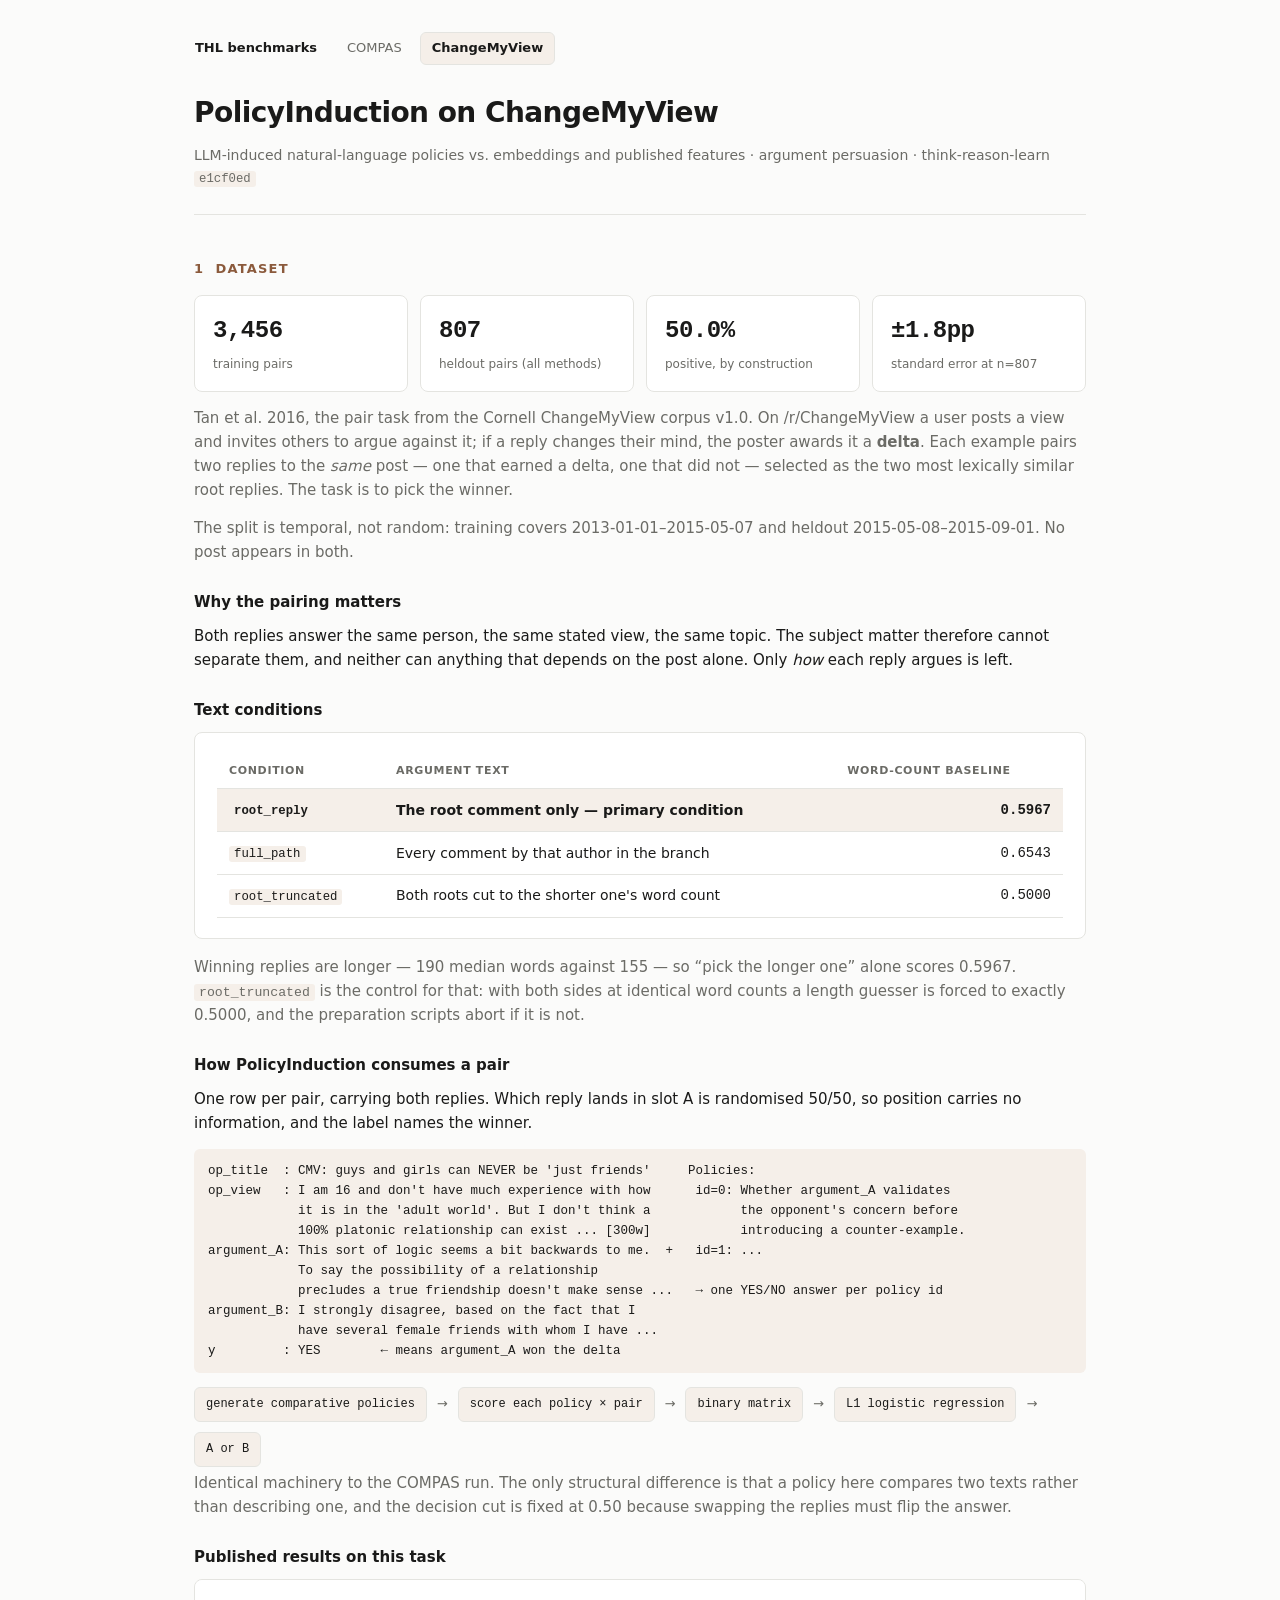
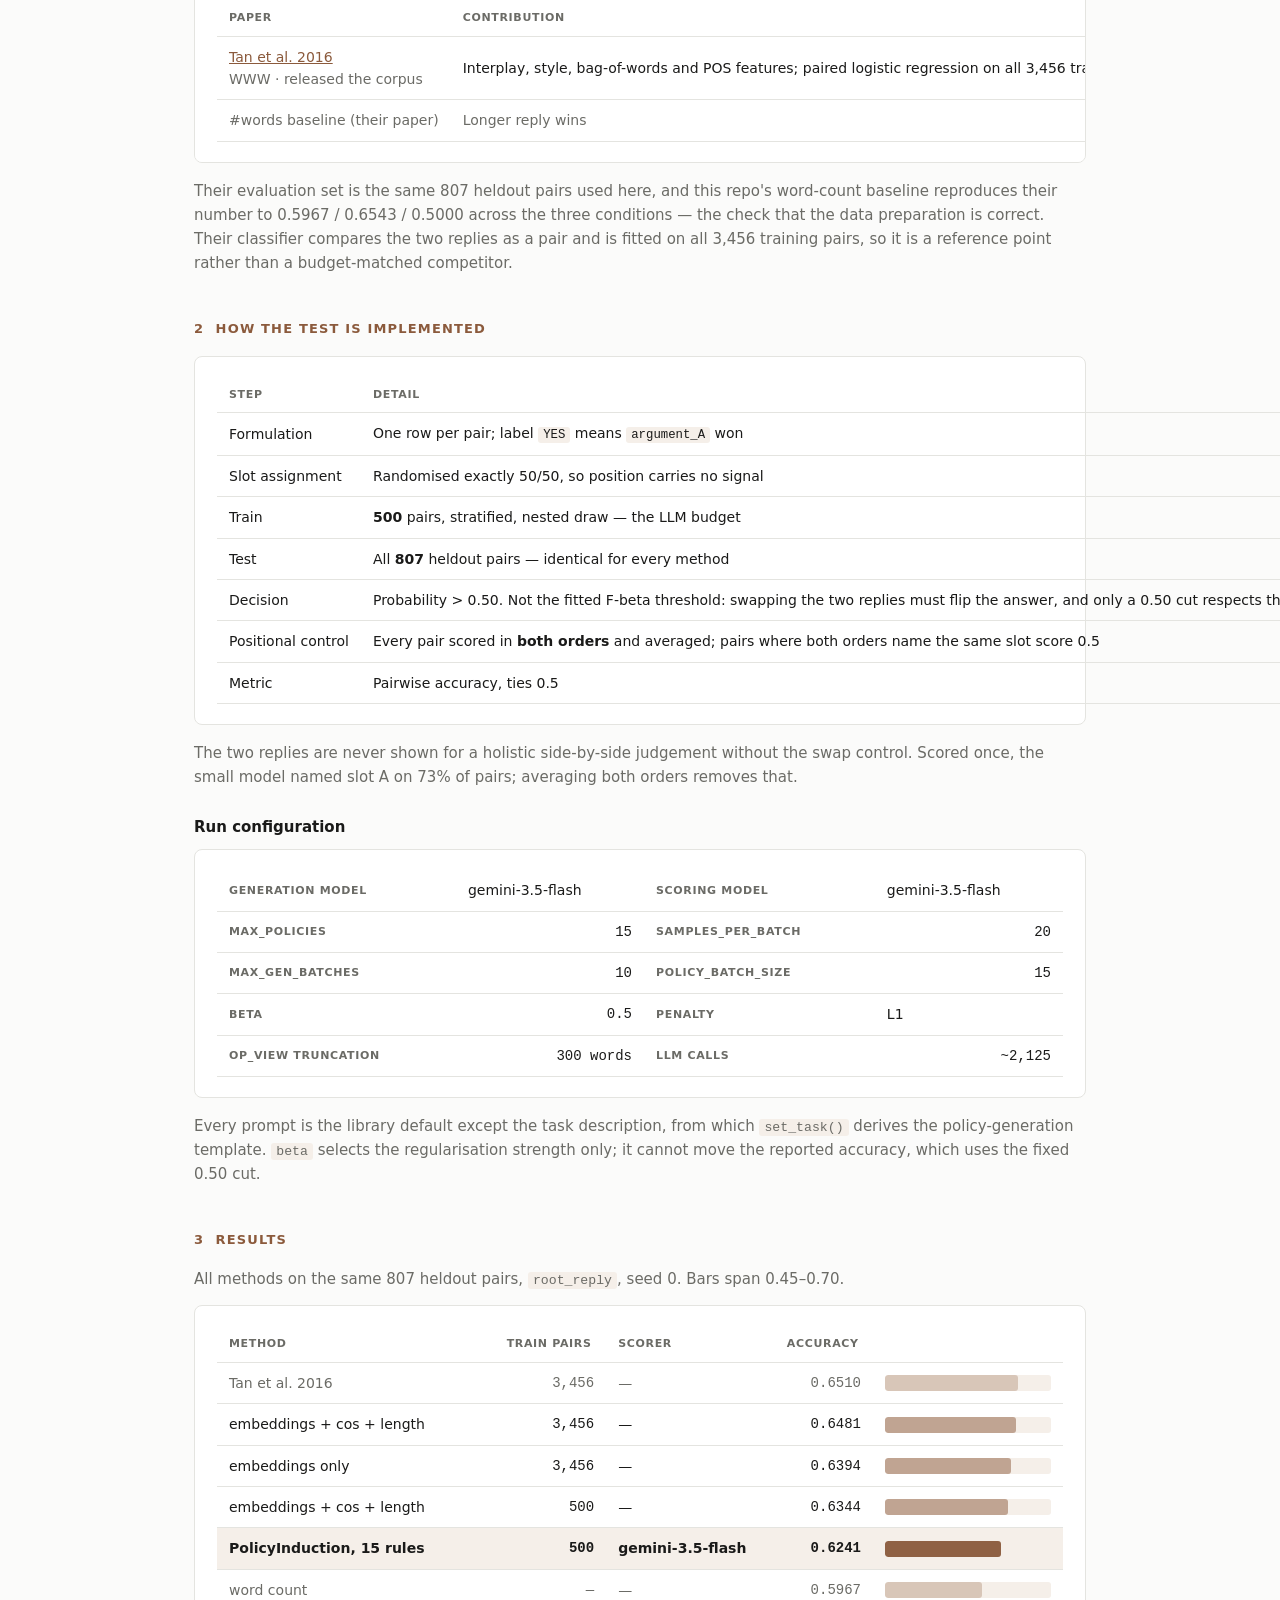
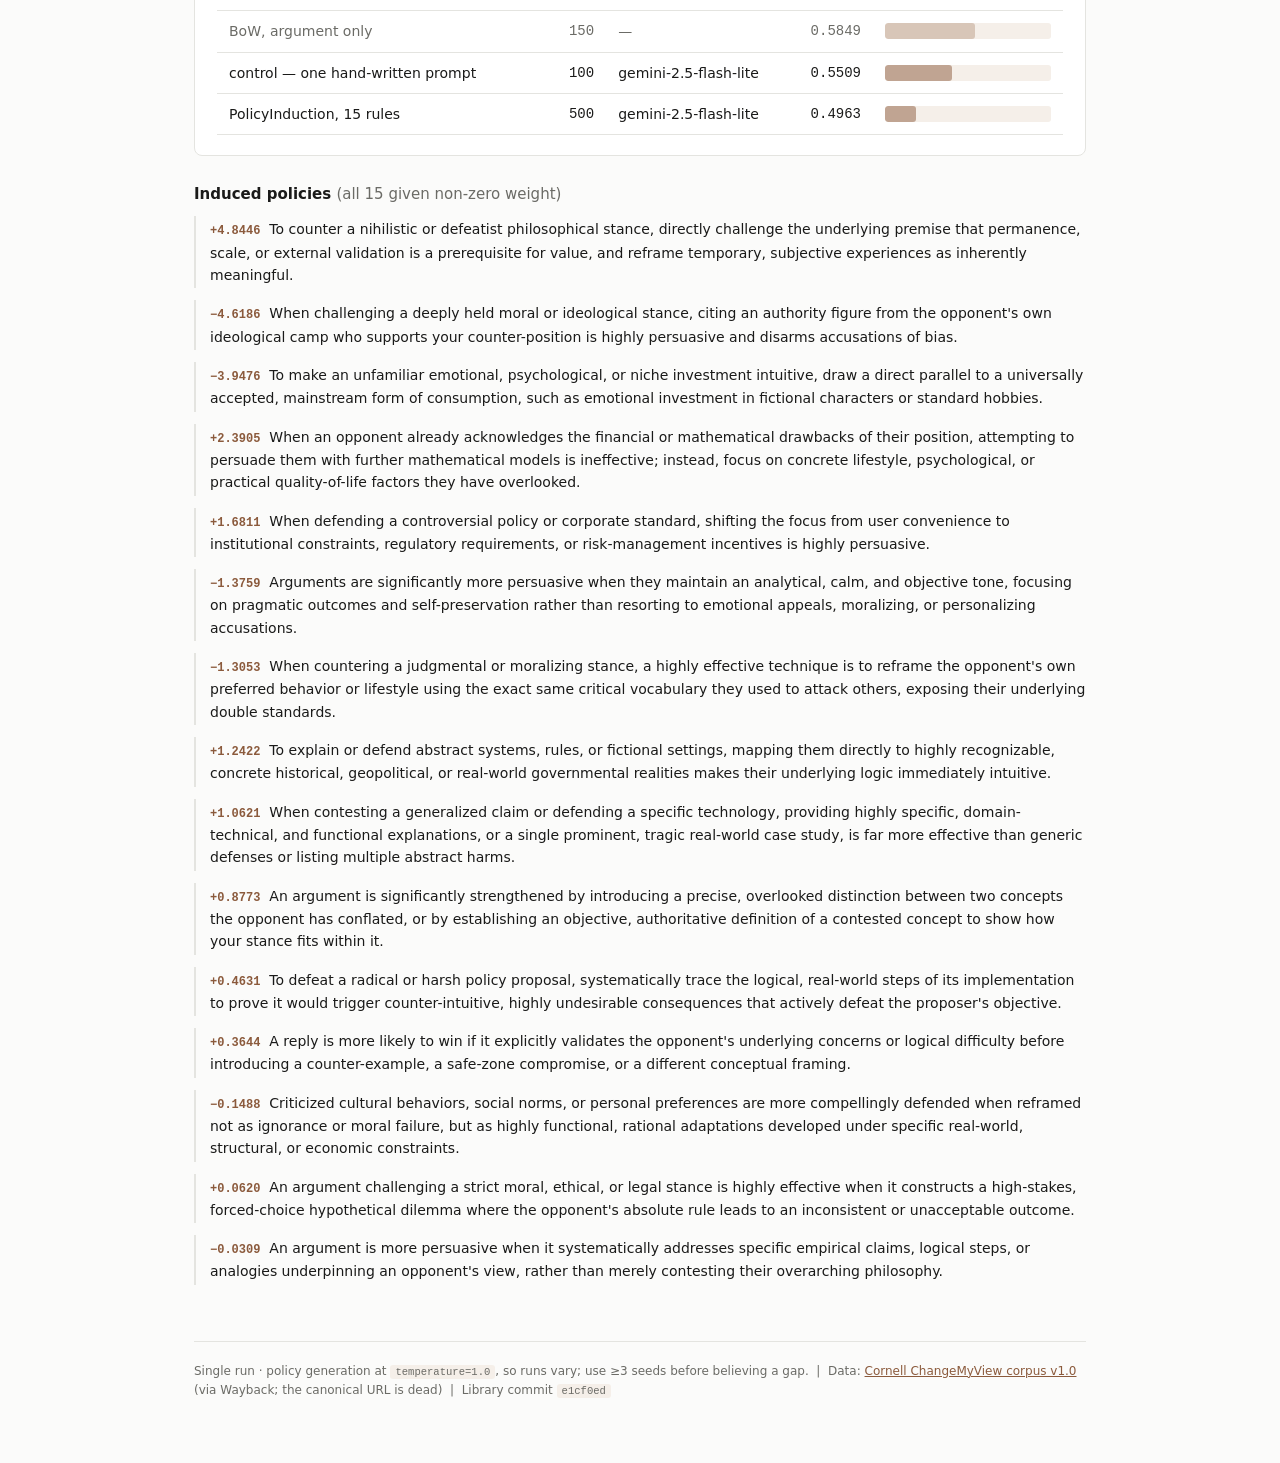
==== dashboard/cmv.html @ a3f83f1d "Add a ChangeMyView dashboard page alongside COMPAS The dashboard was a single COMPAS page. It is now" ====
<!doctype html>
<html lang="en">
<head>
<meta charset="utf-8">
<meta name="viewport" content="width=device-width, initial-scale=1">
<title>PolicyInduction on ChangeMyView</title>
<link rel="stylesheet" href="style.css">
</head>
<body>
<div class="wrap">

<nav>
  <a class="home" href="index.html">THL benchmarks</a>
  <a href="compas.html">COMPAS</a>
  <a href="cmv.html" aria-current="page">ChangeMyView</a>
</nav>

<header>
  <h1>PolicyInduction on ChangeMyView</h1>
  <div class="sub">LLM-induced natural-language policies vs. embeddings and published features
    &middot; argument persuasion &middot; think-reason-learn <code>e1cf0ed</code></div>
</header>

<h2>1 &nbsp;Dataset</h2>

<div class="grid">
  <div class="stat"><b>3,456</b><span>training pairs</span></div>
  <div class="stat"><b>807</b><span>heldout pairs (all methods)</span></div>
  <div class="stat"><b>50.0%</b><span>positive, by construction</span></div>
  <div class="stat"><b>&plusmn;1.8pp</b><span>standard error at n=807</span></div>
</div>

<p class="muted" style="margin-top:14px">Tan et&nbsp;al. 2016, the pair task from
  the Cornell ChangeMyView corpus v1.0. On /r/ChangeMyView a user posts a view
  and invites others to argue against it; if a reply changes their mind, the
  poster awards it a <b>delta</b>. Each example pairs two replies to the
  <em>same</em> post &mdash; one that earned a delta, one that did not &mdash;
  selected as the two most lexically similar root replies. The task is to pick
  the winner.</p>

<p class="muted">The split is temporal, not random: training covers
  2013-01-01&ndash;2015-05-07 and heldout 2015-05-08&ndash;2015-09-01. No post
  appears in both.</p>

<h3>Why the pairing matters</h3>
<p>Both replies answer the same person, the same stated view, the same topic. The
  subject matter therefore cannot separate them, and neither can anything that
  depends on the post alone. Only <em>how</em> each reply argues is left.</p>

<h3>Text conditions</h3>
<div class="card scroll">
  <table>
    <tr><th>Condition</th><th>Argument text</th><th>Word-count baseline</th></tr>
    <tr class="hi"><td><code>root_reply</code></td><td>The root comment only &mdash; primary condition</td><td class="n">0.5967</td></tr>
    <tr><td><code>full_path</code></td><td>Every comment by that author in the branch</td><td class="n">0.6543</td></tr>
    <tr><td><code>root_truncated</code></td><td>Both roots cut to the shorter one's word count</td><td class="n">0.5000</td></tr>
  </table>
</div>

<p class="muted">Winning replies are longer &mdash; 190 median words against 155
  &mdash; so &ldquo;pick the longer one&rdquo; alone scores 0.5967.
  <code>root_truncated</code> is the control for that: with both sides at
  identical word counts a length guesser is forced to exactly 0.5000, and the
  preparation scripts abort if it is not.</p>

<h3>How PolicyInduction consumes a pair</h3>
<p>One row per pair, carrying both replies. Which reply lands in slot A is
  randomised 50/50, so position carries no information, and the label names the
  winner.</p>

<pre>op_title  : CMV: guys and girls can NEVER be 'just friends'     Policies:
op_view   : I am 16 and don't have much experience with how      id=0: Whether argument_A validates
            it is in the 'adult world'. But I don't think a            the opponent's concern before
            100% platonic relationship can exist ... [300w]            introducing a counter-example.
argument_A: This sort of logic seems a bit backwards to me.  +   id=1: ...
            To say the possibility of a relationship
            precludes a true friendship doesn't make sense ...   &rarr; one YES/NO answer per policy id
argument_B: I strongly disagree, based on the fact that I
            have several female friends with whom I have ...
y         : YES        &larr; means argument_A won the delta</pre>

<div class="flow">
  <span class="step">generate comparative policies</span><span class="arrow">&rarr;</span>
  <span class="step">score each policy &times; pair</span><span class="arrow">&rarr;</span>
  <span class="step">binary matrix</span><span class="arrow">&rarr;</span>
  <span class="step">L1 logistic regression</span><span class="arrow">&rarr;</span>
  <span class="step">A or B</span>
</div>
<p class="muted">Identical machinery to the COMPAS run. The only structural
  difference is that a policy here compares two texts rather than describing one,
  and the decision cut is fixed at 0.50 because swapping the replies must flip
  the answer.</p>

<h3>Published results on this task</h3>
<div class="card scroll">
  <table>
    <tr><th>Paper</th><th>Contribution</th><th>Accuracy</th></tr>
    <tr><td><a href="https://arxiv.org/abs/1602.01103">Tan et&nbsp;al. 2016</a><br><span class="pos">WWW &middot; released the corpus</span></td>
        <td>Interplay, style, bag-of-words and POS features; paired logistic regression on all 3,456 training pairs</td>
        <td class="n">65.1%</td></tr>
    <tr class="base"><td>#words baseline (their paper)</td>
        <td>Longer reply wins</td><td class="n">59.6%</td></tr>
  </table>
</div>
<p class="muted">Their evaluation set is the same 807 heldout pairs used here,
  and this repo's word-count baseline reproduces their number to
  0.5967 / 0.6543 / 0.5000 across the three conditions &mdash; the check that the
  data preparation is correct. Their classifier compares the two replies as a
  pair and is fitted on all 3,456 training pairs, so it is a reference point
  rather than a budget-matched competitor.</p>

<h2>2 &nbsp;How the test is implemented</h2>

<div class="card">
  <table>
    <tr><th>Step</th><th>Detail</th></tr>
    <tr><td>Formulation</td><td>One row per pair; label <code>YES</code> means <code>argument_A</code> won</td></tr>
    <tr><td>Slot assignment</td><td>Randomised exactly 50/50, so position carries no signal</td></tr>
    <tr><td>Train</td><td><b>500</b> pairs, stratified, nested draw &mdash; the LLM budget</td></tr>
    <tr><td>Test</td><td>All <b>807</b> heldout pairs &mdash; identical for every method</td></tr>
    <tr><td>Decision</td><td>Probability &gt; 0.50. Not the fitted F-beta threshold: swapping the two replies must flip the answer, and only a 0.50 cut respects that</td></tr>
    <tr><td>Positional control</td><td>Every pair scored in <b>both orders</b> and averaged; pairs where both orders name the same slot score 0.5</td></tr>
    <tr><td>Metric</td><td>Pairwise accuracy, ties 0.5</td></tr>
  </table>
</div>

<p class="muted">The two replies are never shown for a holistic side-by-side
  judgement without the swap control. Scored once, the small model named slot A
  on 73% of pairs; averaging both orders removes that.</p>

<h3>Run configuration</h3>
<div class="card scroll">
  <table>
    <tr><th>Generation model</th><td>gemini-3.5-flash</td>
        <th>Scoring model</th><td>gemini-3.5-flash</td></tr>
    <tr><th>max_policies</th><td class="n">15</td>
        <th>samples_per_batch</th><td class="n">20</td></tr>
    <tr><th>max_gen_batches</th><td class="n">10</td>
        <th>policy_batch_size</th><td class="n">15</td></tr>
    <tr><th>beta</th><td class="n">0.5</td>
        <th>penalty</th><td>L1</td></tr>
    <tr><th>op_view truncation</th><td class="n">300 words</td>
        <th>LLM calls</th><td class="n">~2,125</td></tr>
  </table>
</div>
<p class="muted">Every prompt is the library default except the task description,
  from which <code>set_task()</code> derives the policy-generation template.
  <code>beta</code> selects the regularisation strength only; it cannot move the
  reported accuracy, which uses the fixed 0.50 cut.</p>

<h2>3 &nbsp;Results</h2>

<p class="muted">All methods on the same 807 heldout pairs, <code>root_reply</code>,
  seed 0. Bars span 0.45&ndash;0.70.</p>

<div class="card scroll">
  <table>
    <tr><th>Method</th><th>Train pairs</th><th>Scorer</th><th>Accuracy</th><th></th></tr>
    <tr class="base"><td>Tan et&nbsp;al. 2016</td><td class="n">3,456</td><td>&mdash;</td>
        <td class="n">0.6510</td><td class="bar-cell"><span class="bar"><i style="width:80.4%"></i></span></td></tr>
    <tr><td>embeddings + cos + length</td><td class="n">3,456</td><td>&mdash;</td>
        <td class="n">0.6481</td><td class="bar-cell"><span class="bar"><i style="width:79.2%"></i></span></td></tr>
    <tr><td>embeddings only</td><td class="n">3,456</td><td>&mdash;</td>
        <td class="n">0.6394</td><td class="bar-cell"><span class="bar"><i style="width:75.8%"></i></span></td></tr>
    <tr><td>embeddings + cos + length</td><td class="n">500</td><td>&mdash;</td>
        <td class="n">0.6344</td><td class="bar-cell"><span class="bar"><i style="width:73.8%"></i></span></td></tr>
    <tr class="hi"><td>PolicyInduction, 15 rules</td><td class="n">500</td><td>gemini-3.5-flash</td>
        <td class="n">0.6241</td><td class="bar-cell"><span class="bar"><i style="width:69.6%"></i></span></td></tr>
    <tr class="base"><td>word count</td><td class="n">&mdash;</td><td>&mdash;</td>
        <td class="n">0.5967</td><td class="bar-cell"><span class="bar"><i style="width:58.7%"></i></span></td></tr>
    <tr class="base"><td>BoW, argument only</td><td class="n">150</td><td>&mdash;</td>
        <td class="n">0.5849</td><td class="bar-cell"><span class="bar"><i style="width:54.0%"></i></span></td></tr>
    <tr><td>control &mdash; one hand-written prompt</td><td class="n">100</td><td>gemini-2.5-flash-lite</td>
        <td class="n">0.5509</td><td class="bar-cell"><span class="bar"><i style="width:40.4%"></i></span></td></tr>
    <tr><td>PolicyInduction, 15 rules</td><td class="n">500</td><td>gemini-2.5-flash-lite</td>
        <td class="n">0.4963</td><td class="bar-cell"><span class="bar"><i style="width:18.5%"></i></span></td></tr>
  </table>
</div>

<h3>Induced policies <span class="muted" style="font-weight:400">(all 15 given non-zero weight)</span></h3>

<div class="pol"><span class="w">+4.8446</span> &nbsp;To counter a nihilistic or defeatist philosophical stance, directly challenge the underlying premise that permanence, scale, or external validation is a prerequisite for value, and reframe temporary, subjective experiences as inherently meaningful.</div>
<div class="pol"><span class="w">&minus;4.6186</span> &nbsp;When challenging a deeply held moral or ideological stance, citing an authority figure from the opponent's own ideological camp who supports your counter-position is highly persuasive and disarms accusations of bias.</div>
<div class="pol"><span class="w">&minus;3.9476</span> &nbsp;To make an unfamiliar emotional, psychological, or niche investment intuitive, draw a direct parallel to a universally accepted, mainstream form of consumption, such as emotional investment in fictional characters or standard hobbies.</div>
<div class="pol"><span class="w">+2.3905</span> &nbsp;When an opponent already acknowledges the financial or mathematical drawbacks of their position, attempting to persuade them with further mathematical models is ineffective; instead, focus on concrete lifestyle, psychological, or practical quality-of-life factors they have overlooked.</div>
<div class="pol"><span class="w">+1.6811</span> &nbsp;When defending a controversial policy or corporate standard, shifting the focus from user convenience to institutional constraints, regulatory requirements, or risk-management incentives is highly persuasive.</div>
<div class="pol"><span class="w">&minus;1.3759</span> &nbsp;Arguments are significantly more persuasive when they maintain an analytical, calm, and objective tone, focusing on pragmatic outcomes and self-preservation rather than resorting to emotional appeals, moralizing, or personalizing accusations.</div>
<div class="pol"><span class="w">&minus;1.3053</span> &nbsp;When countering a judgmental or moralizing stance, a highly effective technique is to reframe the opponent's own preferred behavior or lifestyle using the exact same critical vocabulary they used to attack others, exposing their underlying double standards.</div>
<div class="pol"><span class="w">+1.2422</span> &nbsp;To explain or defend abstract systems, rules, or fictional settings, mapping them directly to highly recognizable, concrete historical, geopolitical, or real-world governmental realities makes their underlying logic immediately intuitive.</div>
<div class="pol"><span class="w">+1.0621</span> &nbsp;When contesting a generalized claim or defending a specific technology, providing highly specific, domain-technical, and functional explanations, or a single prominent, tragic real-world case study, is far more effective than generic defenses or listing multiple abstract harms.</div>
<div class="pol"><span class="w">+0.8773</span> &nbsp;An argument is significantly strengthened by introducing a precise, overlooked distinction between two concepts the opponent has conflated, or by establishing an objective, authoritative definition of a contested concept to show how your stance fits within it.</div>
<div class="pol"><span class="w">+0.4631</span> &nbsp;To defeat a radical or harsh policy proposal, systematically trace the logical, real-world steps of its implementation to prove it would trigger counter-intuitive, highly undesirable consequences that actively defeat the proposer's objective.</div>
<div class="pol"><span class="w">+0.3644</span> &nbsp;A reply is more likely to win if it explicitly validates the opponent's underlying concerns or logical difficulty before introducing a counter-example, a safe-zone compromise, or a different conceptual framing.</div>
<div class="pol"><span class="w">&minus;0.1488</span> &nbsp;Criticized cultural behaviors, social norms, or personal preferences are more compellingly defended when reframed not as ignorance or moral failure, but as highly functional, rational adaptations developed under specific real-world, structural, or economic constraints.</div>
<div class="pol"><span class="w">+0.0620</span> &nbsp;An argument challenging a strict moral, ethical, or legal stance is highly effective when it constructs a high-stakes, forced-choice hypothetical dilemma where the opponent's absolute rule leads to an inconsistent or unacceptable outcome.</div>
<div class="pol"><span class="w">&minus;0.0309</span> &nbsp;An argument is more persuasive when it systematically addresses specific empirical claims, logical steps, or analogies underpinning an opponent's view, rather than merely contesting their overarching philosophy.</div>

<footer>
  Single run &middot; policy generation at <code>temperature=1.0</code>, so runs vary; use &ge;3 seeds before believing a gap.
  &nbsp;|&nbsp; Data: <a href="https://chenhaot.com/pages/changemyview.html">Cornell ChangeMyView corpus v1.0</a> (via Wayback; the canonical URL is dead)
  &nbsp;|&nbsp; Library commit <code>e1cf0ed</code>
</footer>

</div>
</body>
</html>
---- dashboard/style.css ----
:root{
  --bg:#fbfbfa; --panel:#fff; --ink:#1a1a19; --muted:#6b6b66; --line:#e4e4e0;
  --accent:#8b5a3c; --accent-soft:#f5efe9; --mono:ui-monospace,SFMono-Regular,Menlo,monospace;
}
@media (prefers-color-scheme:dark){
  :root{ --bg:#17171a; --panel:#1e1e22; --ink:#eceae6; --muted:#9a978f;
         --line:#2e2e34; --accent:#d69a72; --accent-soft:#2a2320; }
}
*{box-sizing:border-box}
body{margin:0;background:var(--bg);color:var(--ink);
     font:15px/1.6 ui-sans-serif,system-ui,-apple-system,"Segoe UI",sans-serif;}
.wrap{max-width:940px;margin:0 auto;padding:32px 24px 80px}
header{border-bottom:1px solid var(--line);padding-bottom:24px;margin-bottom:40px}
h1{font-size:28px;margin:0 0 8px;letter-spacing:-.02em}
.sub{color:var(--muted);font-size:14px}
h2{font-size:13px;text-transform:uppercase;letter-spacing:.09em;color:var(--accent);
   margin:44px 0 16px;font-weight:600}
h3{font-size:15px;margin:26px 0 10px;font-weight:600}
p{margin:0 0 14px}
.muted{color:var(--muted)}
code{font-family:var(--mono);font-size:.88em;background:var(--accent-soft);
     padding:1px 5px;border-radius:3px}
.card{background:var(--panel);border:1px solid var(--line);border-radius:8px;
      padding:20px 22px;margin-bottom:16px}
.scroll{overflow-x:auto;-webkit-overflow-scrolling:touch}
table{border-collapse:collapse;width:100%;font-size:14px;min-width:560px}
th,td{text-align:left;padding:9px 12px;border-bottom:1px solid var(--line);
      white-space:nowrap}
th{font-size:11px;text-transform:uppercase;letter-spacing:.06em;color:var(--muted);
   font-weight:600}
td.n{font-family:var(--mono);text-align:right}
td.wrap-cell{white-space:normal;min-width:280px}
tr.hi td{background:var(--accent-soft);font-weight:600}
tr.base td{color:var(--muted)}
.grid{display:grid;grid-template-columns:repeat(auto-fit,minmax(190px,1fr));gap:12px}
.stat{background:var(--panel);border:1px solid var(--line);border-radius:8px;padding:16px 18px}
.stat b{display:block;font-size:24px;font-family:var(--mono);letter-spacing:-.02em}
.stat span{font-size:12px;color:var(--muted)}
.flow{display:flex;flex-wrap:wrap;align-items:center;gap:10px;font-size:13px;margin:6px 0 4px}
.step{background:var(--accent-soft);border:1px solid var(--line);border-radius:6px;
      padding:7px 11px;font-family:var(--mono);font-size:12px}
.arrow{color:var(--muted)}
ul{margin:0 0 14px;padding-left:20px} li{margin-bottom:5px}
a{color:var(--accent)}
.pol{border-left:2px solid var(--line);padding:2px 0 2px 14px;margin-bottom:12px;font-size:14px}
.w{font-family:var(--mono);font-size:12px;color:var(--accent);font-weight:600}
.pos{color:var(--muted)}
footer{margin-top:56px;padding-top:20px;border-top:1px solid var(--line);
       font-size:12px;color:var(--muted)}
pre{font-family:var(--mono);font-size:12.5px;background:var(--accent-soft);
    padding:12px 14px;border-radius:6px;overflow-x:auto;margin:0 0 14px}

/* ── site navigation ─────────────────────────────────────────────────────── */
nav{display:flex;gap:6px;align-items:center;flex-wrap:wrap;
    padding:0 0 22px;margin-bottom:4px;font-size:13px}
nav a{display:inline-block;padding:5px 11px;border-radius:6px;text-decoration:none;
      color:var(--muted);border:1px solid transparent}
nav a:hover{background:var(--accent-soft);color:var(--ink)}
nav a[aria-current="page"]{background:var(--accent-soft);color:var(--ink);
      border-color:var(--line);font-weight:600}
nav .home{font-weight:600;color:var(--ink);padding-left:0}
nav .home:hover{background:none}

/* ── result bars: pure CSS, width set inline ─────────────────────────────── */
td.bar-cell{width:190px;min-width:150px}
.bar{position:relative;display:block;height:16px;border-radius:3px;
     background:var(--accent-soft);overflow:hidden}
.bar i{position:absolute;inset:0 auto 0 0;background:var(--accent);opacity:.5;
       border-radius:3px}
tr.hi .bar i{opacity:.95}
tr.base .bar i{opacity:.28}

/* ── landing page cards ──────────────────────────────────────────────────── */
.bench{display:grid;grid-template-columns:repeat(auto-fit,minmax(300px,1fr));gap:16px;
       margin-bottom:24px}
.bench a{display:block;text-decoration:none;color:inherit;background:var(--panel);
         border:1px solid var(--line);border-radius:8px;padding:20px 22px;height:100%}
.bench a:hover{border-color:var(--accent)}
.bench h3{margin:0 0 6px;font-size:17px}
.bench .task{color:var(--muted);font-size:13px;margin-bottom:14px}
.bench .head{font-family:var(--mono);font-size:22px;letter-spacing:-.02em}
.bench .headnote{font-size:12px;color:var(--muted);margin-top:2px}
.verdict{display:inline-block;font-size:11px;text-transform:uppercase;
         letter-spacing:.06em;font-weight:600;padding:2px 8px;border-radius:99px;
         background:var(--accent-soft);color:var(--accent);margin-top:12px}
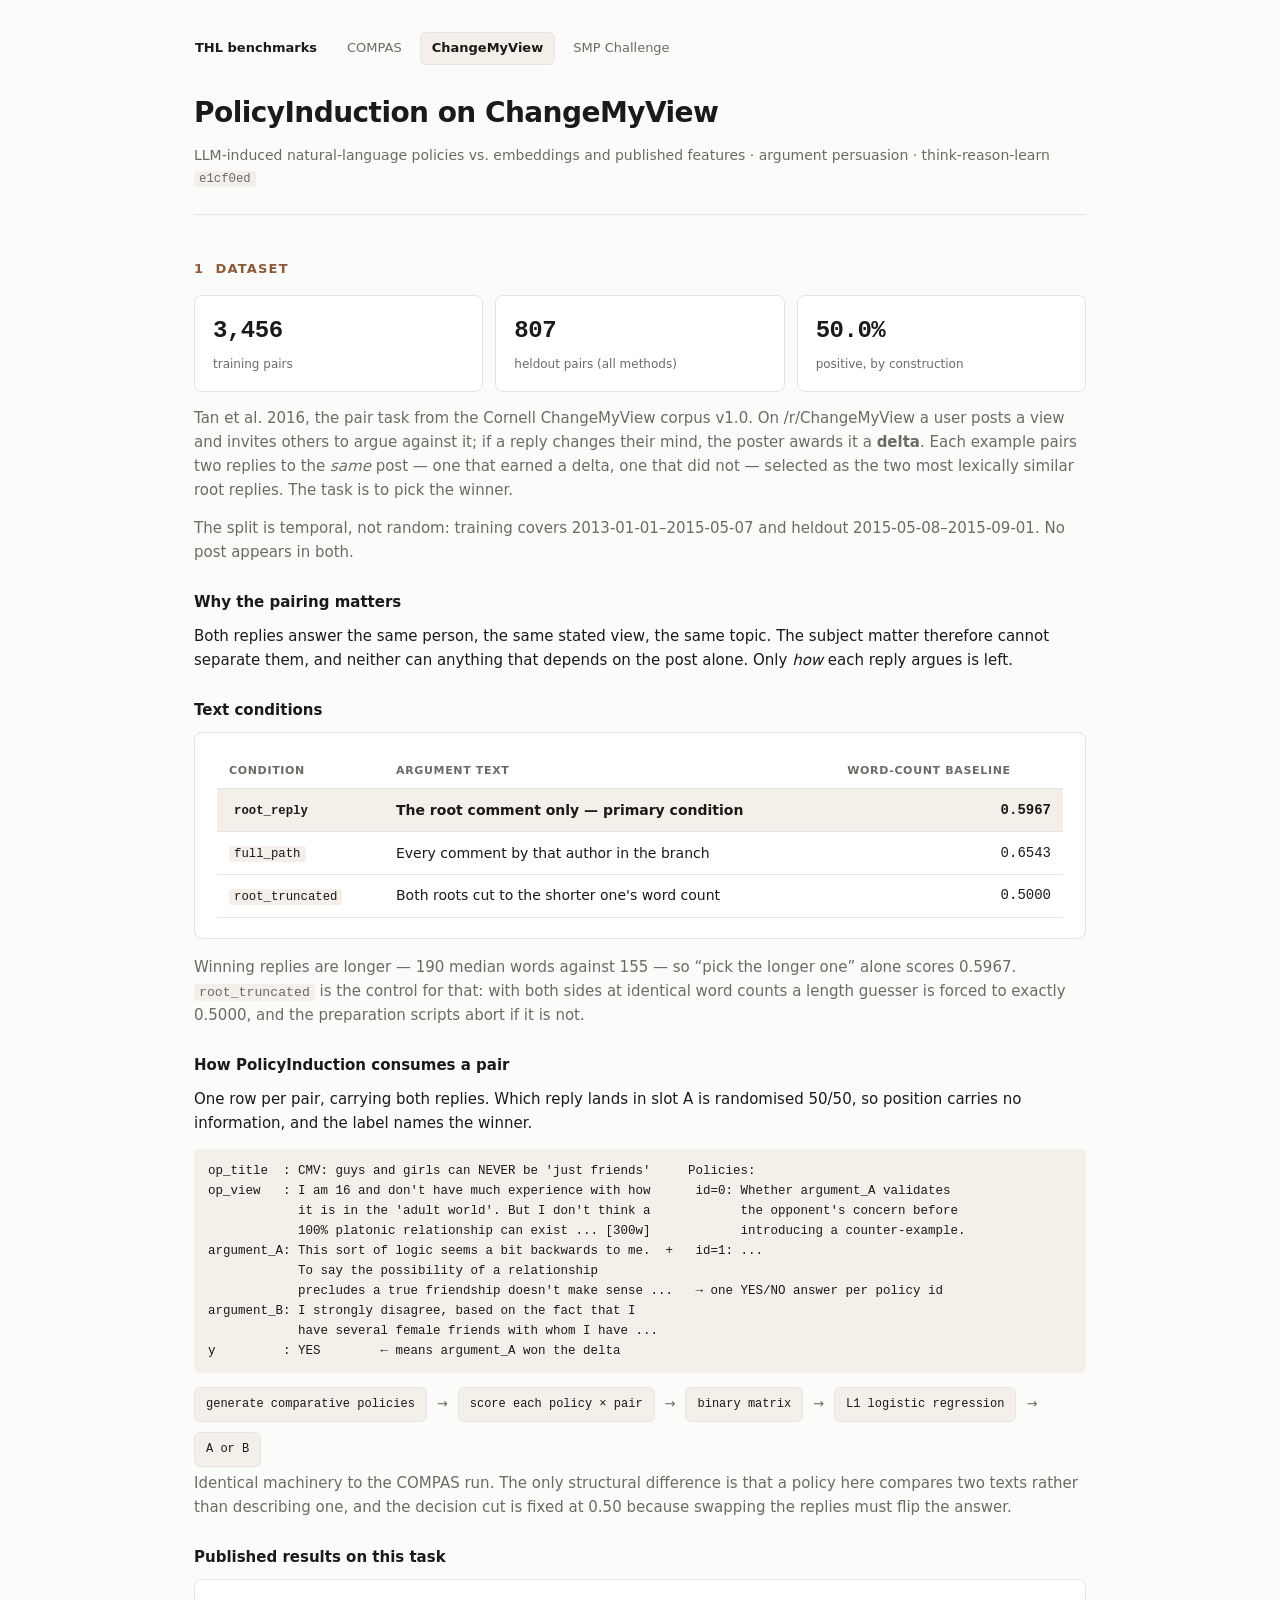
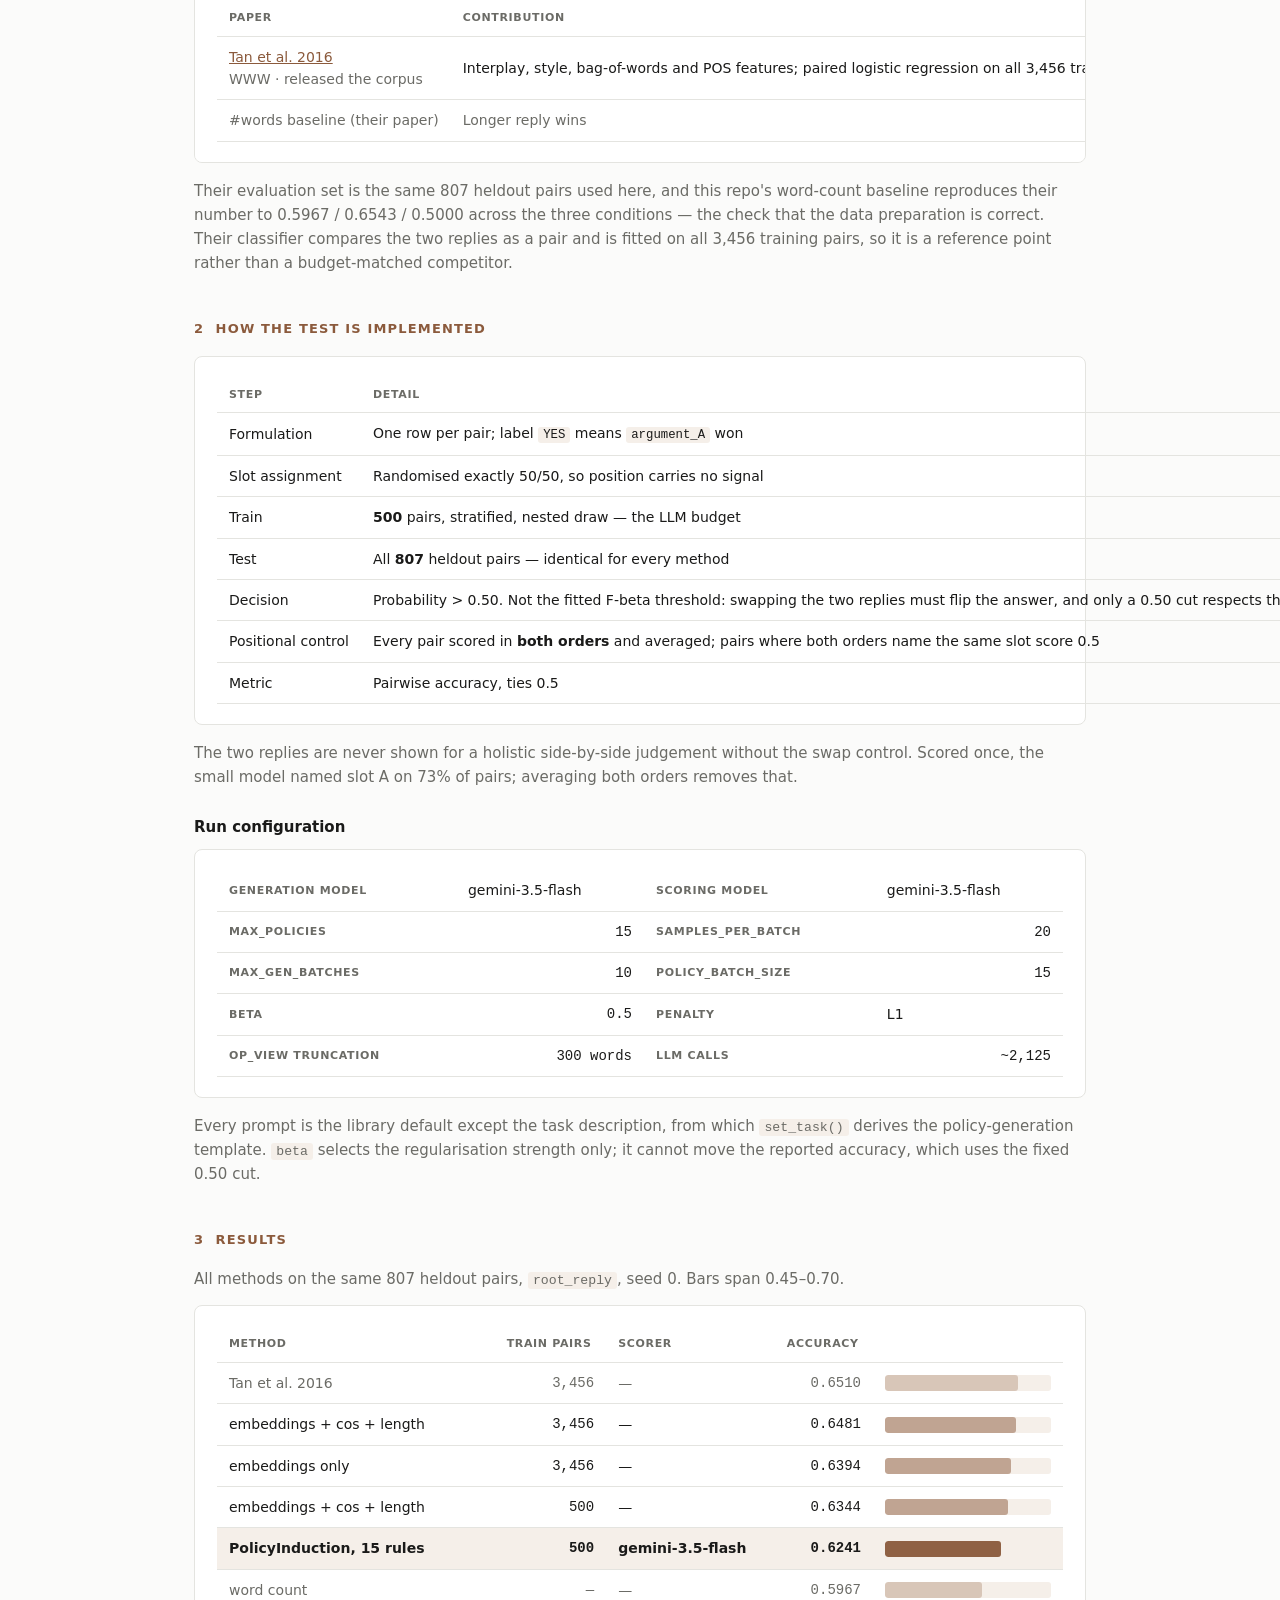
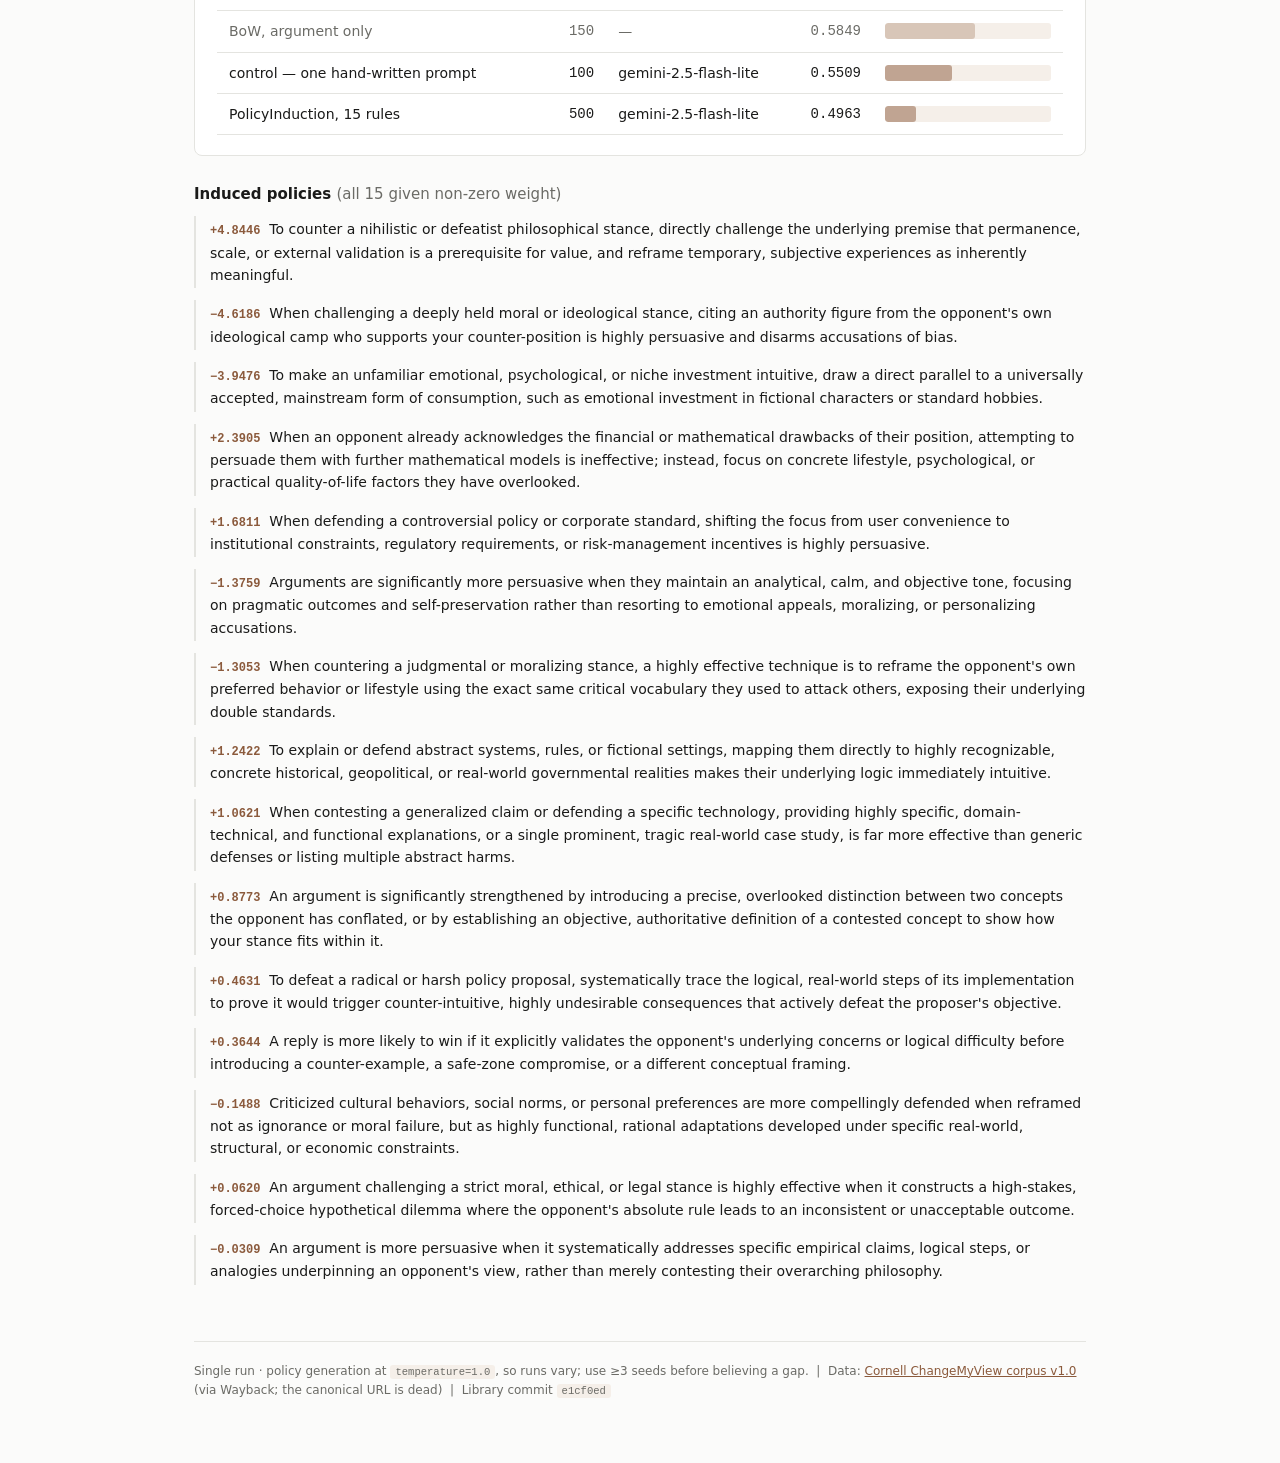
==== commit 062cf343: "Put every result-changing knob in the run tag; add SMP placeholder Runs that differed only in the sc" ====
--- a/dashboard/cmv.html
+++ b/dashboard/cmv.html
@@ -13,6 +13,7 @@
   <a class="home" href="index.html">THL benchmarks</a>
   <a href="compas.html">COMPAS</a>
   <a href="cmv.html" aria-current="page">ChangeMyView</a>
+  <a href="smp.html">SMP Challenge</a>
 </nav>
 
 <header>
@@ -27,7 +28,6 @@
   <div class="stat"><b>3,456</b><span>training pairs</span></div>
   <div class="stat"><b>807</b><span>heldout pairs (all methods)</span></div>
   <div class="stat"><b>50.0%</b><span>positive, by construction</span></div>
-  <div class="stat"><b>&plusmn;1.8pp</b><span>standard error at n=807</span></div>
 </div>
 
 <p class="muted" style="margin-top:14px">Tan et&nbsp;al. 2016, the pair task from
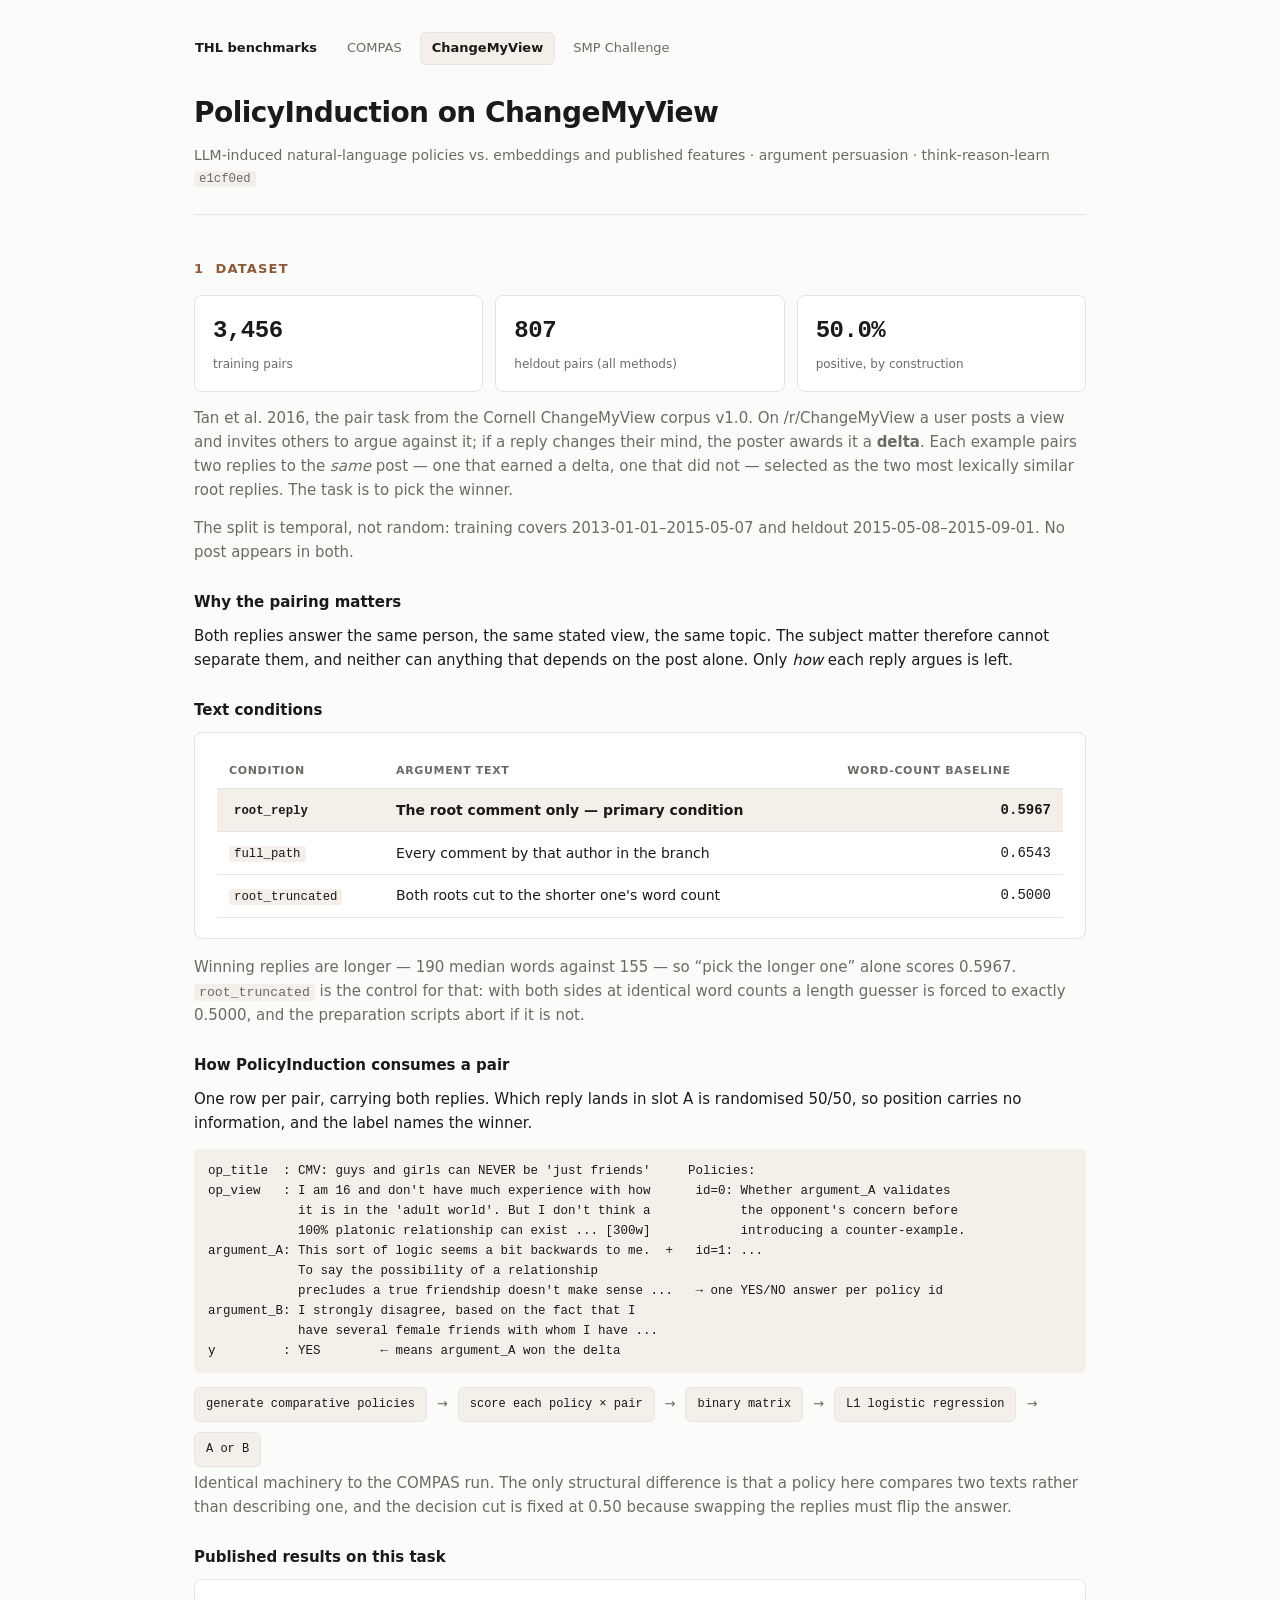
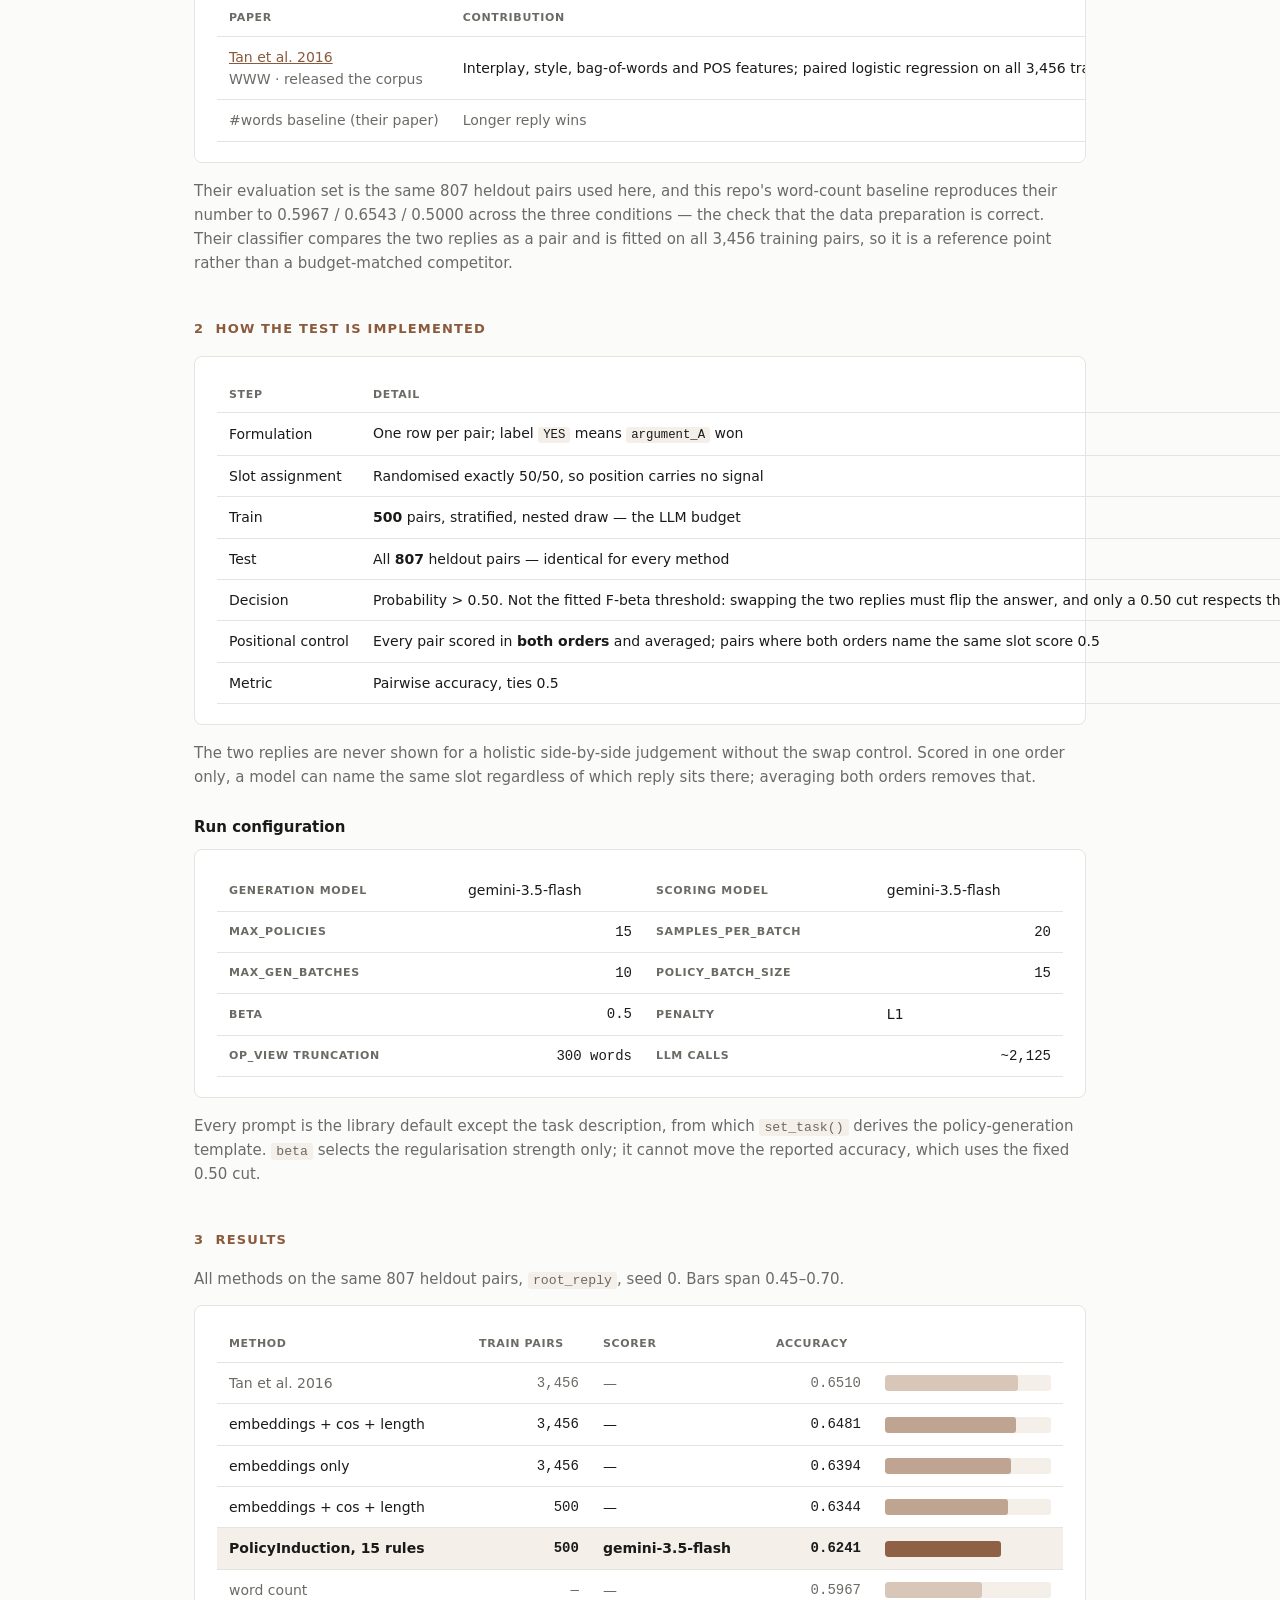
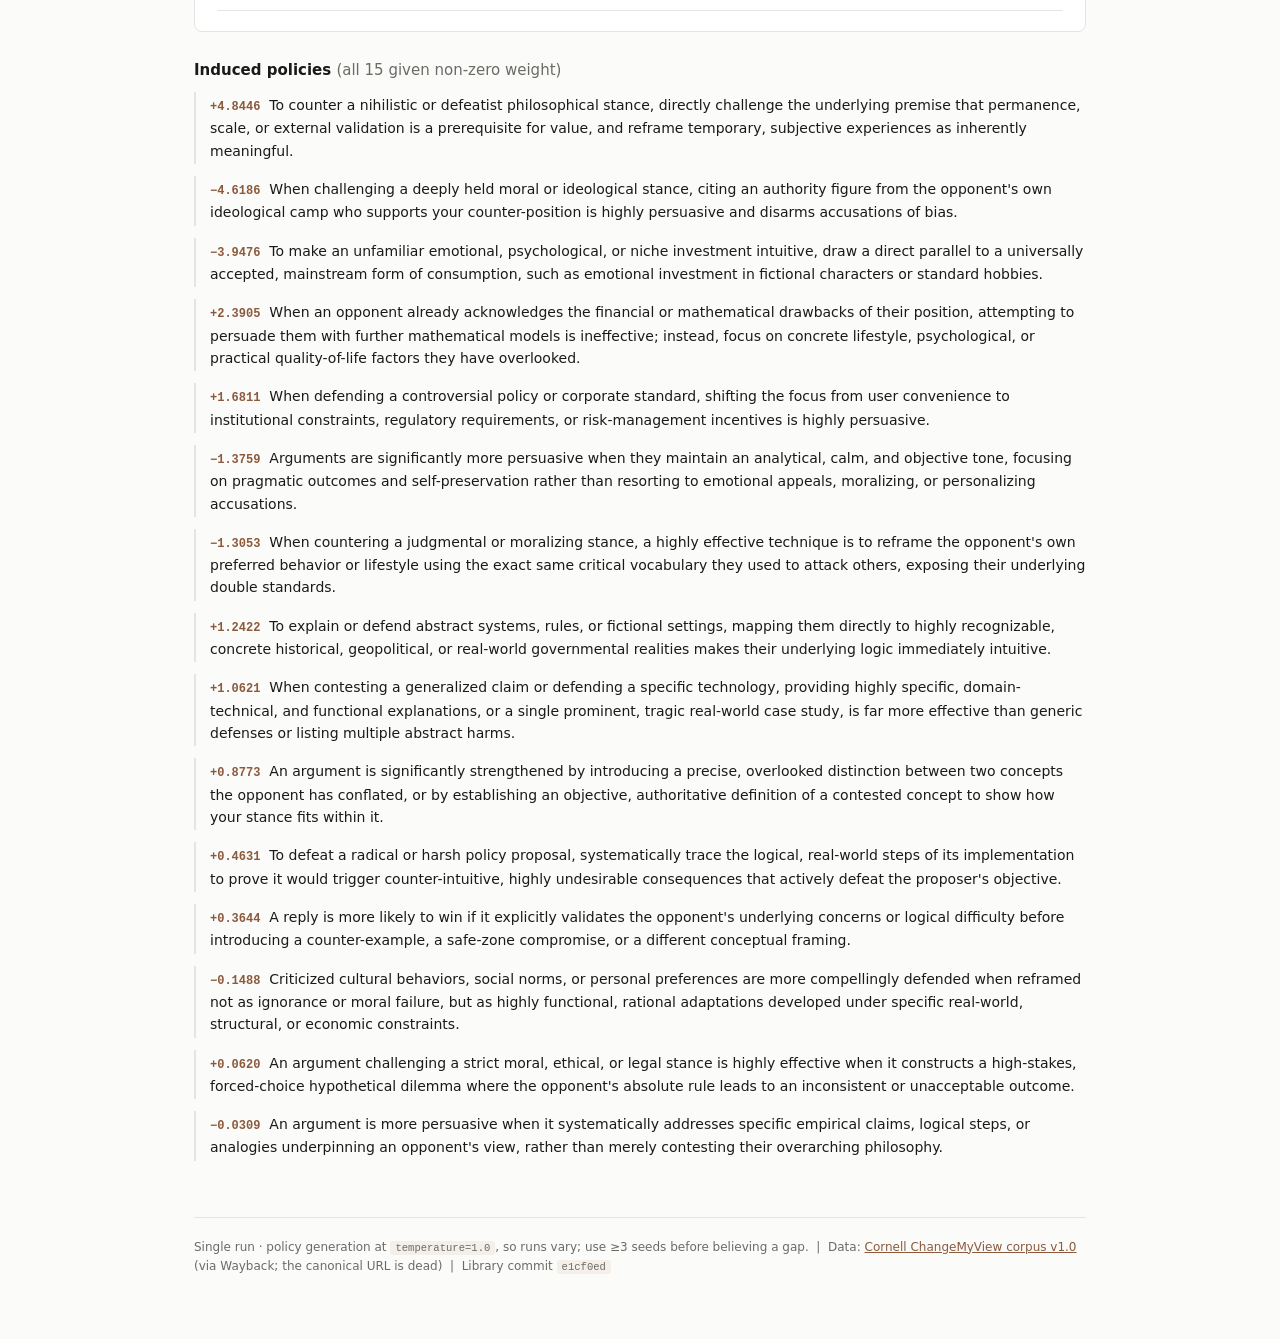
==== commit 845842ea: "Drop the flash-lite runs and both controls from the CMV results Removes three rows from the dashboar" ====
--- a/dashboard/cmv.html
+++ b/dashboard/cmv.html
@@ -125,8 +125,9 @@
 </div>
 
 <p class="muted">The two replies are never shown for a holistic side-by-side
-  judgement without the swap control. Scored once, the small model named slot A
-  on 73% of pairs; averaging both orders removes that.</p>
+  judgement without the swap control. Scored in one order only, a model can name
+  the same slot regardless of which reply sits there; averaging both orders
+  removes that.</p>
 
 <h3>Run configuration</h3>
 <div class="card scroll">
@@ -168,12 +169,6 @@
         <td class="n">0.6241</td><td class="bar-cell"><span class="bar"><i style="width:69.6%"></i></span></td></tr>
     <tr class="base"><td>word count</td><td class="n">&mdash;</td><td>&mdash;</td>
         <td class="n">0.5967</td><td class="bar-cell"><span class="bar"><i style="width:58.7%"></i></span></td></tr>
-    <tr class="base"><td>BoW, argument only</td><td class="n">150</td><td>&mdash;</td>
-        <td class="n">0.5849</td><td class="bar-cell"><span class="bar"><i style="width:54.0%"></i></span></td></tr>
-    <tr><td>control &mdash; one hand-written prompt</td><td class="n">100</td><td>gemini-2.5-flash-lite</td>
-        <td class="n">0.5509</td><td class="bar-cell"><span class="bar"><i style="width:40.4%"></i></span></td></tr>
-    <tr><td>PolicyInduction, 15 rules</td><td class="n">500</td><td>gemini-2.5-flash-lite</td>
-        <td class="n">0.4963</td><td class="bar-cell"><span class="bar"><i style="width:18.5%"></i></span></td></tr>
   </table>
 </div>
 
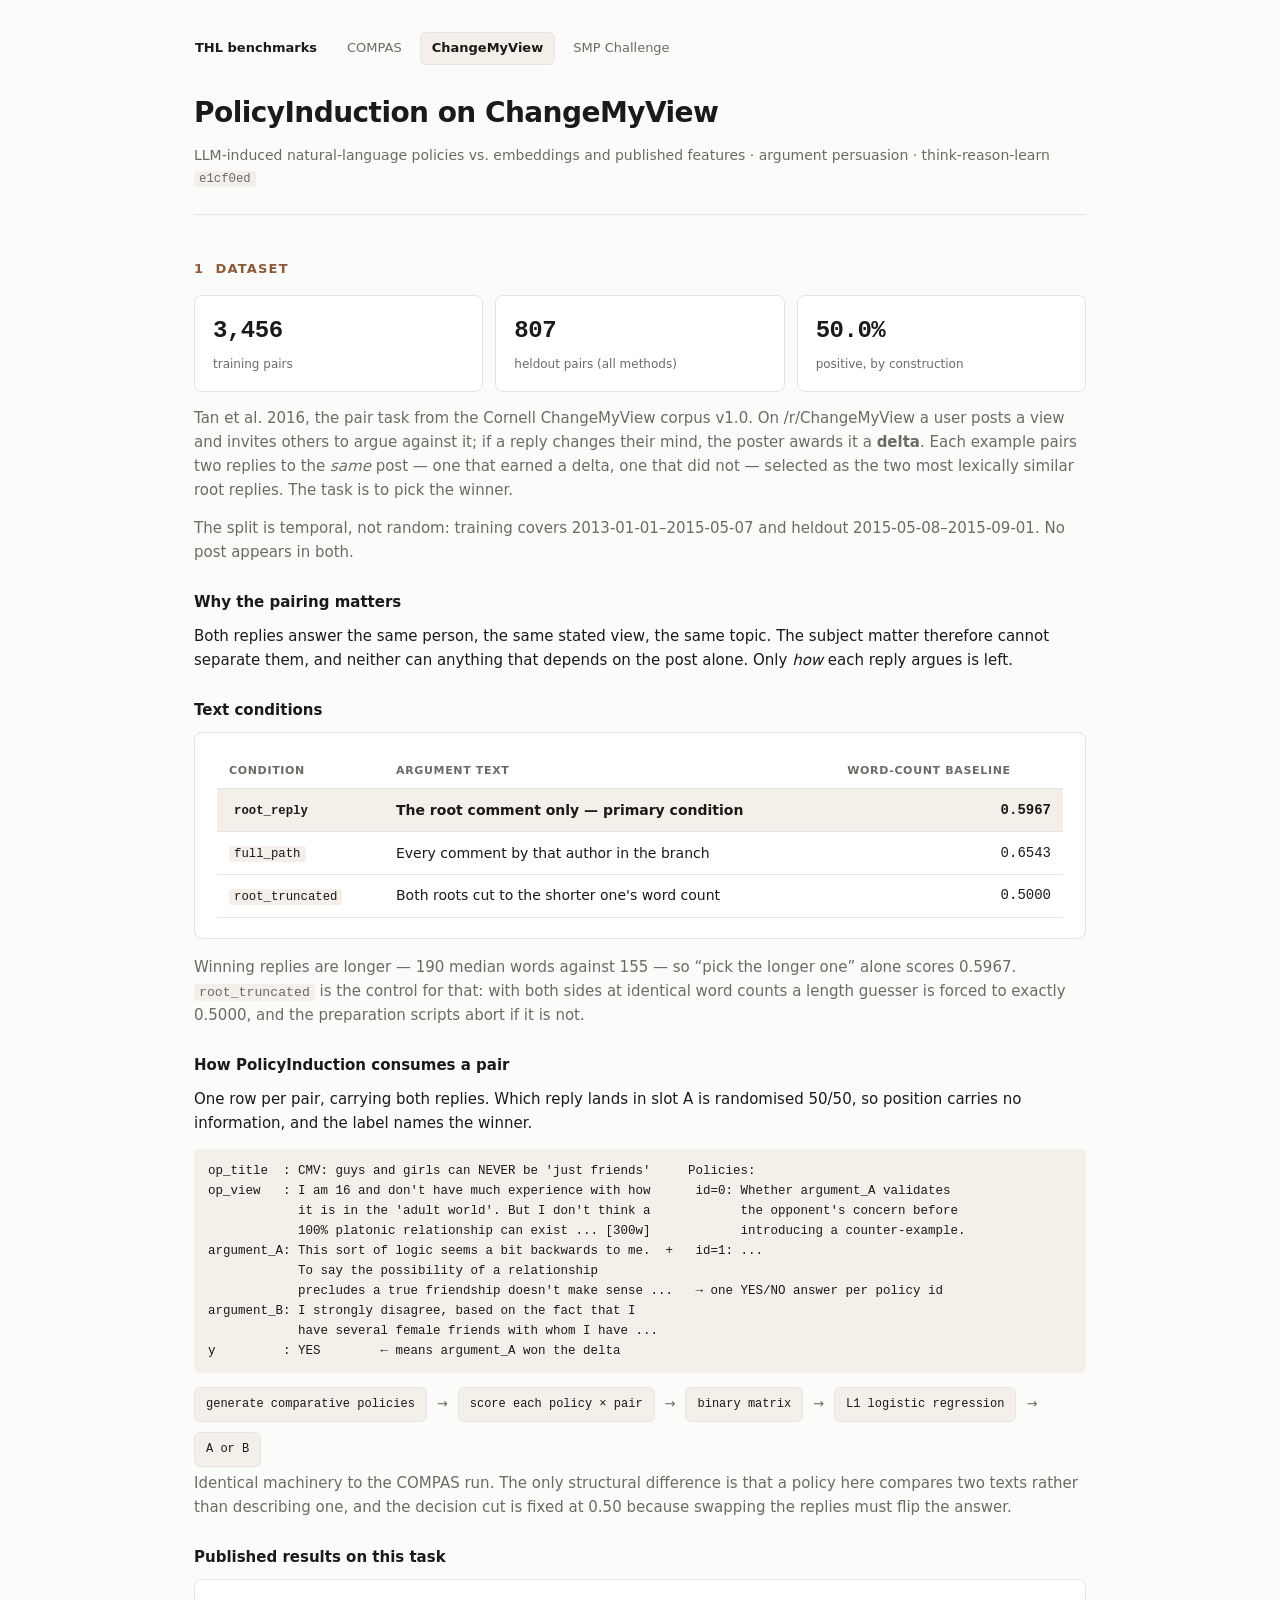
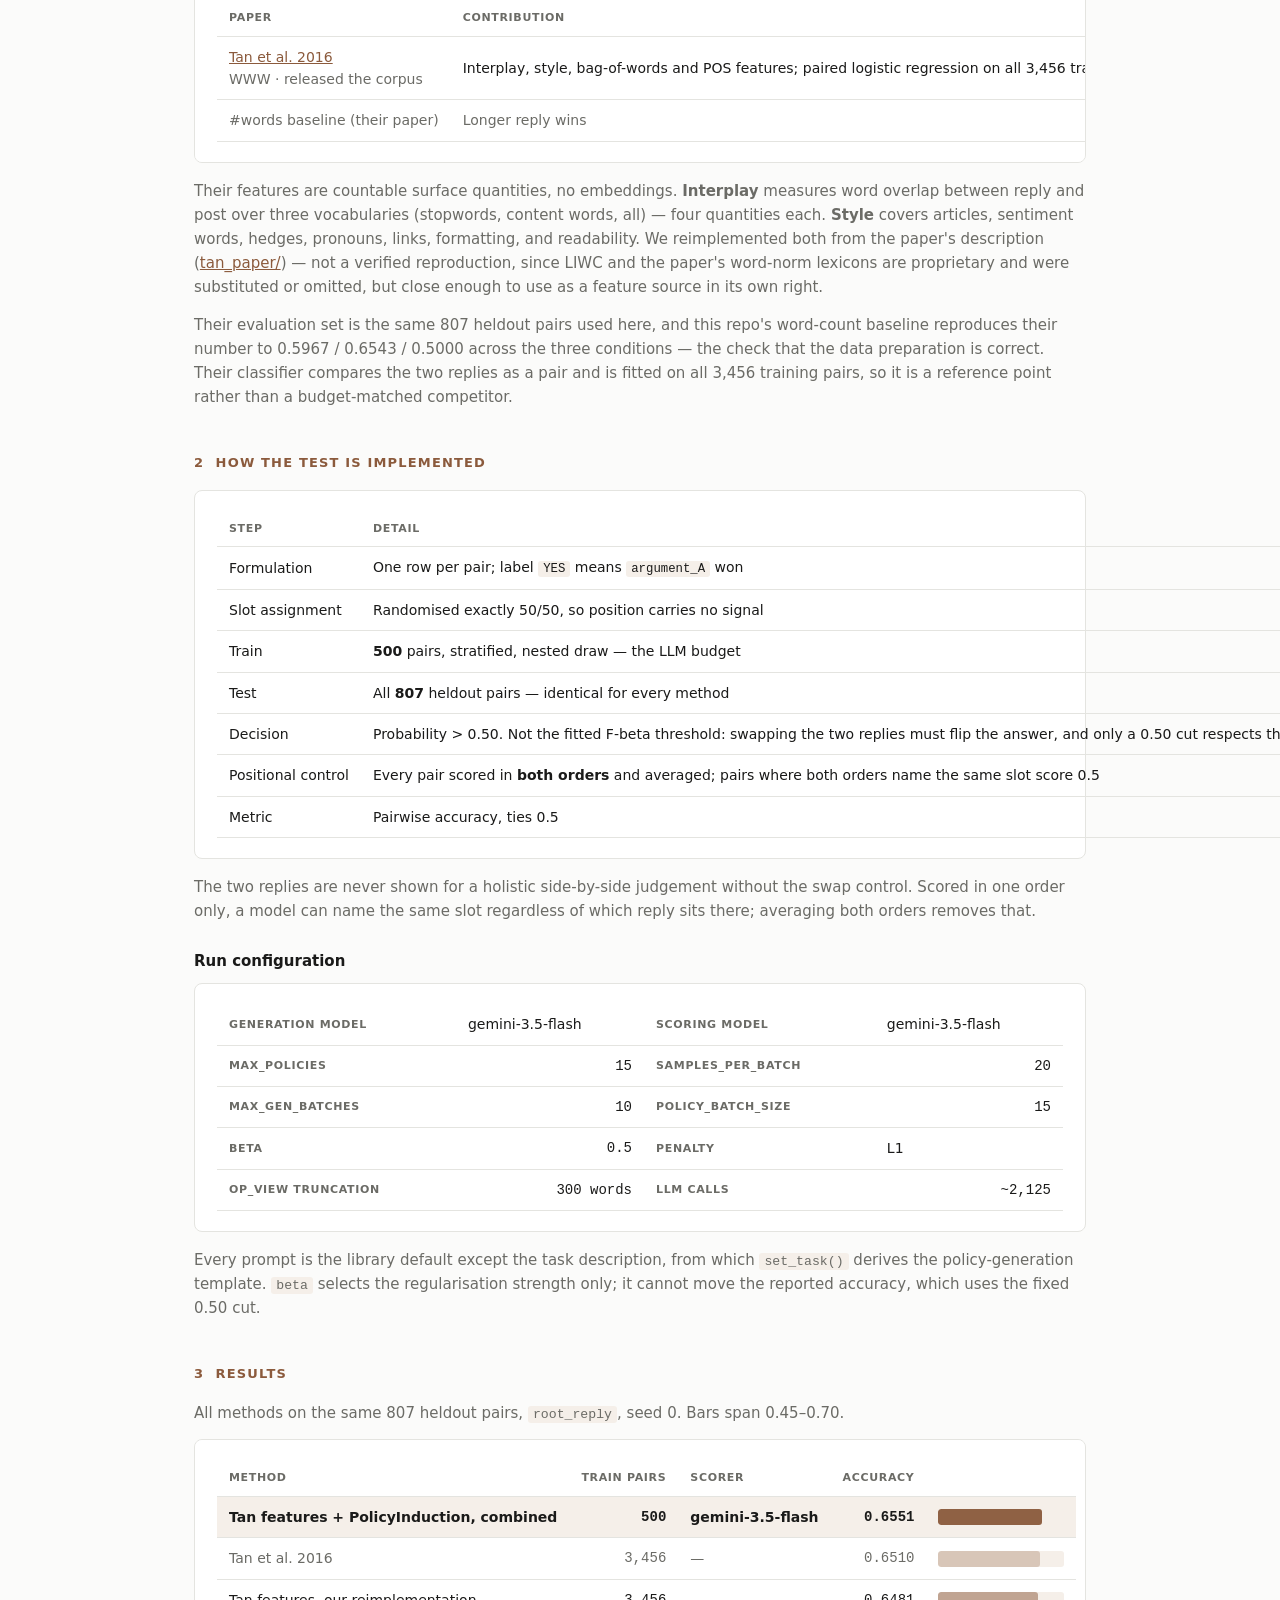
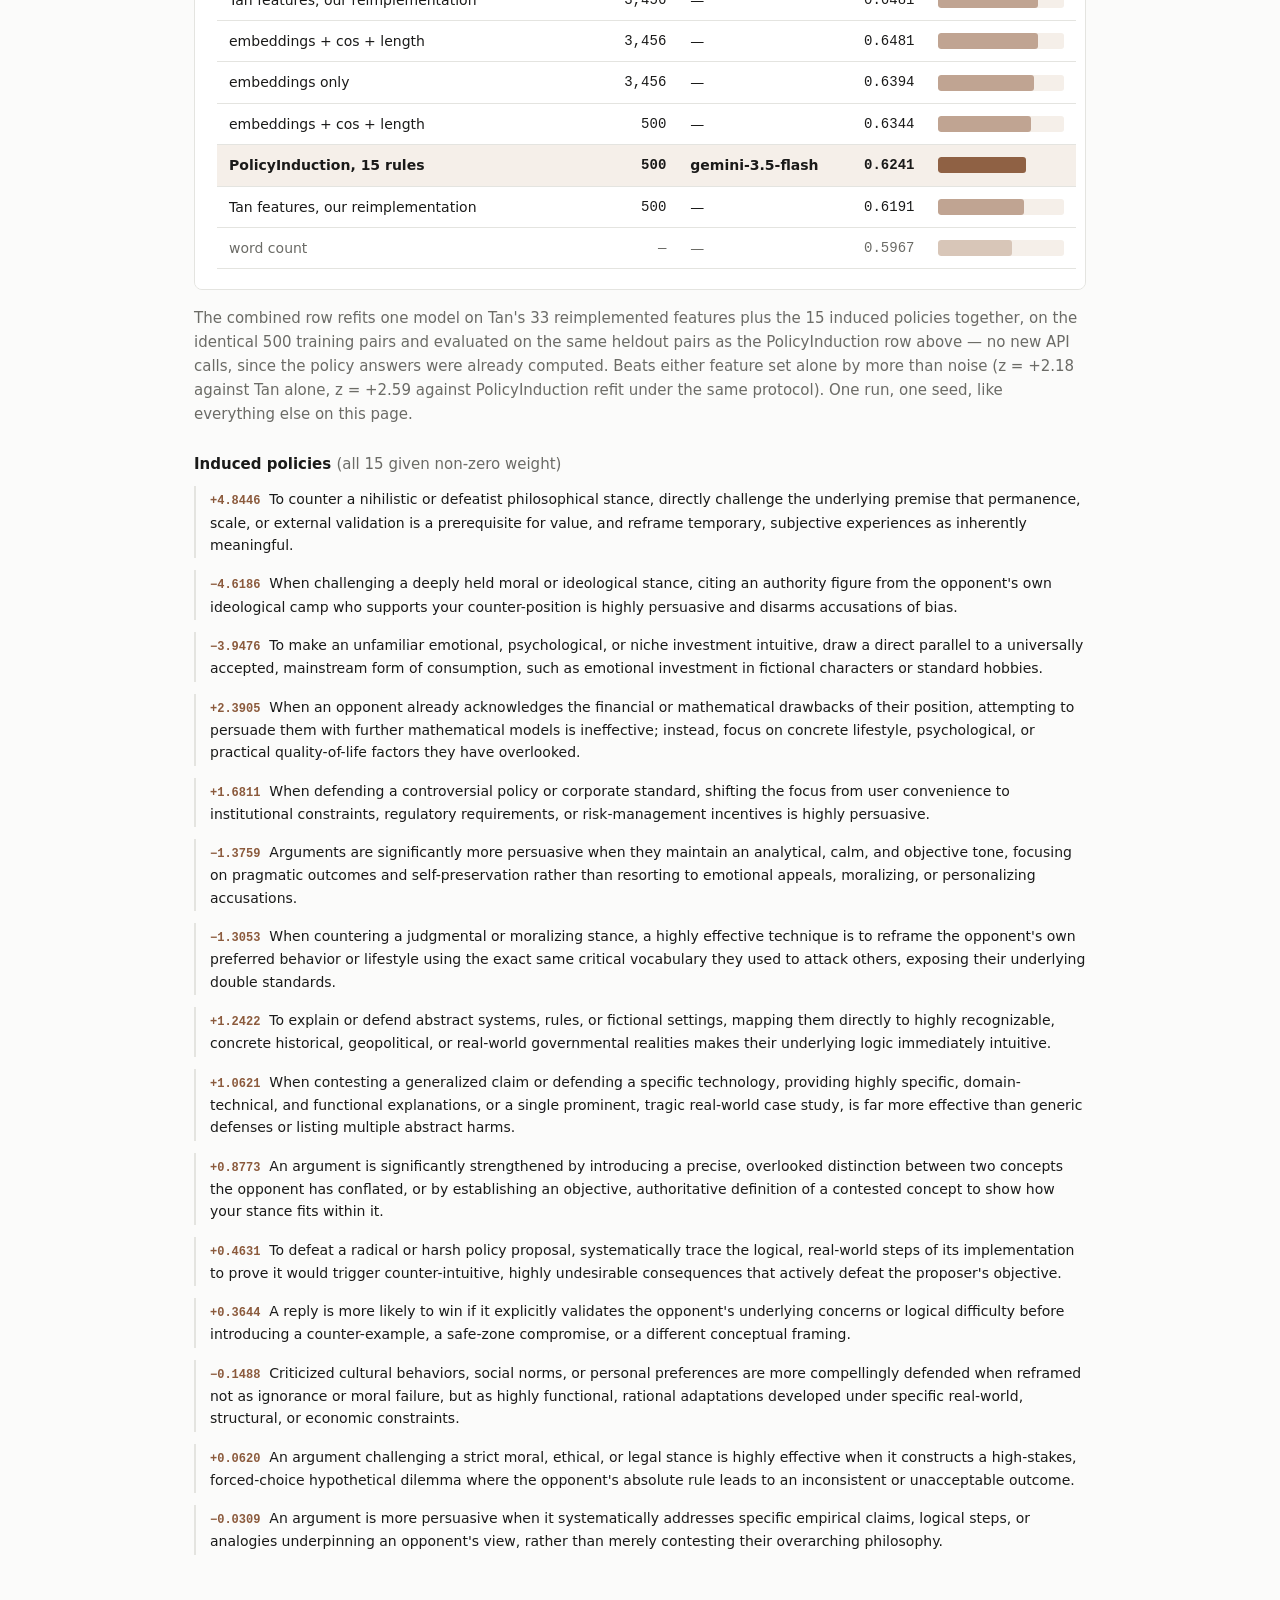
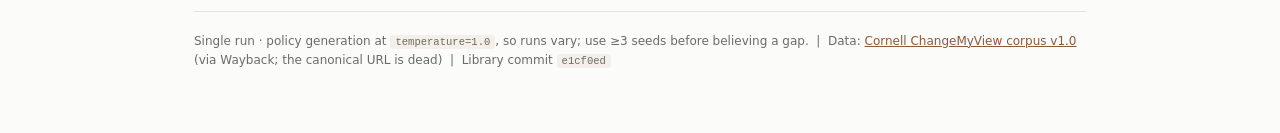
==== commit 78e3955f: "Add Tan-features numbers and combined-model result to the CMV dashboard Three new rows in the result" ====
--- a/dashboard/cmv.html
+++ b/dashboard/cmv.html
@@ -50,11 +50,15 @@
 <h3>Text conditions</h3>
 <div class="card scroll">
   <table>
-    <tr><th>Condition</th><th>Argument text</th><th>Word-count baseline</th></tr>
+  <thead>
+  <tr><th scope="col">Condition</th><th scope="col">Argument text</th><th scope="col">Word-count baseline</th></tr>
+  </thead>
+  <tbody>
     <tr class="hi"><td><code>root_reply</code></td><td>The root comment only &mdash; primary condition</td><td class="n">0.5967</td></tr>
     <tr><td><code>full_path</code></td><td>Every comment by that author in the branch</td><td class="n">0.6543</td></tr>
     <tr><td><code>root_truncated</code></td><td>Both roots cut to the shorter one's word count</td><td class="n">0.5000</td></tr>
-  </table>
+  </tbody>
+</table>
 </div>
 
 <p class="muted">Winning replies are longer &mdash; 190 median words against 155
@@ -94,14 +98,28 @@
 <h3>Published results on this task</h3>
 <div class="card scroll">
   <table>
-    <tr><th>Paper</th><th>Contribution</th><th>Accuracy</th></tr>
+  <thead>
+  <tr><th scope="col">Paper</th><th scope="col">Contribution</th><th scope="col">Accuracy</th></tr>
+  </thead>
+  <tbody>
     <tr><td><a href="https://arxiv.org/abs/1602.01103">Tan et&nbsp;al. 2016</a><br><span class="pos">WWW &middot; released the corpus</span></td>
         <td>Interplay, style, bag-of-words and POS features; paired logistic regression on all 3,456 training pairs</td>
         <td class="n">65.1%</td></tr>
     <tr class="base"><td>#words baseline (their paper)</td>
         <td>Longer reply wins</td><td class="n">59.6%</td></tr>
-  </table>
-</div>
+  </tbody>
+</table>
+</div>
+
+<p class="muted">Their features are countable surface quantities, no embeddings.
+  <b>Interplay</b> measures word overlap between reply and post over three
+  vocabularies (stopwords, content words, all) &mdash; four quantities each.
+  <b>Style</b> covers articles, sentiment words, hedges, pronouns, links,
+  formatting, and readability. We reimplemented both from the paper's
+  description (<a href="https://github.com/clearoy/THL-experiments/tree/main/cmv/tan_paper">tan_paper/</a>)
+  &mdash; not a verified reproduction, since LIWC and the paper's word-norm
+  lexicons are proprietary and were substituted or omitted, but close enough
+  to use as a feature source in its own right.</p>
 <p class="muted">Their evaluation set is the same 807 heldout pairs used here,
   and this repo's word-count baseline reproduces their number to
   0.5967 / 0.6543 / 0.5000 across the three conditions &mdash; the check that the
@@ -113,7 +131,10 @@
 
 <div class="card">
   <table>
-    <tr><th>Step</th><th>Detail</th></tr>
+  <thead>
+  <tr><th scope="col">Step</th><th scope="col">Detail</th></tr>
+  </thead>
+  <tbody>
     <tr><td>Formulation</td><td>One row per pair; label <code>YES</code> means <code>argument_A</code> won</td></tr>
     <tr><td>Slot assignment</td><td>Randomised exactly 50/50, so position carries no signal</td></tr>
     <tr><td>Train</td><td><b>500</b> pairs, stratified, nested draw &mdash; the LLM budget</td></tr>
@@ -121,7 +142,8 @@
     <tr><td>Decision</td><td>Probability &gt; 0.50. Not the fitted F-beta threshold: swapping the two replies must flip the answer, and only a 0.50 cut respects that</td></tr>
     <tr><td>Positional control</td><td>Every pair scored in <b>both orders</b> and averaged; pairs where both orders name the same slot score 0.5</td></tr>
     <tr><td>Metric</td><td>Pairwise accuracy, ties 0.5</td></tr>
-  </table>
+  </tbody>
+</table>
 </div>
 
 <p class="muted">The two replies are never shown for a holistic side-by-side
@@ -132,16 +154,16 @@
 <h3>Run configuration</h3>
 <div class="card scroll">
   <table>
-    <tr><th>Generation model</th><td>gemini-3.5-flash</td>
-        <th>Scoring model</th><td>gemini-3.5-flash</td></tr>
-    <tr><th>max_policies</th><td class="n">15</td>
-        <th>samples_per_batch</th><td class="n">20</td></tr>
-    <tr><th>max_gen_batches</th><td class="n">10</td>
-        <th>policy_batch_size</th><td class="n">15</td></tr>
-    <tr><th>beta</th><td class="n">0.5</td>
-        <th>penalty</th><td>L1</td></tr>
-    <tr><th>op_view truncation</th><td class="n">300 words</td>
-        <th>LLM calls</th><td class="n">~2,125</td></tr>
+    <tr><th id="cmv-t3r0c0">Generation model</th><td headers="cmv-t3r0c0">gemini-3.5-flash</td>
+        <th id="cmv-t3r0c2">Scoring model</th><td headers="cmv-t3r0c2">gemini-3.5-flash</td></tr>
+    <tr><th id="cmv-t3r1c0">max_policies</th><td headers="cmv-t3r1c0" class="n">15</td>
+        <th id="cmv-t3r1c2">samples_per_batch</th><td headers="cmv-t3r1c2" class="n">20</td></tr>
+    <tr><th id="cmv-t3r2c0">max_gen_batches</th><td headers="cmv-t3r2c0" class="n">10</td>
+        <th id="cmv-t3r2c2">policy_batch_size</th><td headers="cmv-t3r2c2" class="n">15</td></tr>
+    <tr><th id="cmv-t3r3c0">beta</th><td headers="cmv-t3r3c0" class="n">0.5</td>
+        <th id="cmv-t3r3c2">penalty</th><td headers="cmv-t3r3c2">L1</td></tr>
+    <tr><th id="cmv-t3r4c0">op_view truncation</th><td headers="cmv-t3r4c0" class="n">300 words</td>
+        <th id="cmv-t3r4c2">LLM calls</th><td headers="cmv-t3r4c2" class="n">~2,125</td></tr>
   </table>
 </div>
 <p class="muted">Every prompt is the library default except the task description,
@@ -156,9 +178,16 @@
 
 <div class="card scroll">
   <table>
-    <tr><th>Method</th><th>Train pairs</th><th>Scorer</th><th>Accuracy</th><th></th></tr>
+  <thead>
+  <tr><th scope="col">Method</th><th scope="col">Train pairs</th><th scope="col">Scorer</th><th scope="col">Accuracy</th><th scope="col"></th></tr>
+  </thead>
+  <tbody>
+    <tr class="hi"><td>Tan features + PolicyInduction, combined</td><td class="n">500</td><td>gemini-3.5-flash</td>
+        <td class="n">0.6551</td><td class="bar-cell"><span class="bar"><i style="width:82.0%"></i></span></td></tr>
     <tr class="base"><td>Tan et&nbsp;al. 2016</td><td class="n">3,456</td><td>&mdash;</td>
         <td class="n">0.6510</td><td class="bar-cell"><span class="bar"><i style="width:80.4%"></i></span></td></tr>
+    <tr><td>Tan features, our reimplementation</td><td class="n">3,456</td><td>&mdash;</td>
+        <td class="n">0.6481</td><td class="bar-cell"><span class="bar"><i style="width:79.2%"></i></span></td></tr>
     <tr><td>embeddings + cos + length</td><td class="n">3,456</td><td>&mdash;</td>
         <td class="n">0.6481</td><td class="bar-cell"><span class="bar"><i style="width:79.2%"></i></span></td></tr>
     <tr><td>embeddings only</td><td class="n">3,456</td><td>&mdash;</td>
@@ -167,10 +196,22 @@
         <td class="n">0.6344</td><td class="bar-cell"><span class="bar"><i style="width:73.8%"></i></span></td></tr>
     <tr class="hi"><td>PolicyInduction, 15 rules</td><td class="n">500</td><td>gemini-3.5-flash</td>
         <td class="n">0.6241</td><td class="bar-cell"><span class="bar"><i style="width:69.6%"></i></span></td></tr>
+    <tr><td>Tan features, our reimplementation</td><td class="n">500</td><td>&mdash;</td>
+        <td class="n">0.6191</td><td class="bar-cell"><span class="bar"><i style="width:67.6%"></i></span></td></tr>
     <tr class="base"><td>word count</td><td class="n">&mdash;</td><td>&mdash;</td>
         <td class="n">0.5967</td><td class="bar-cell"><span class="bar"><i style="width:58.7%"></i></span></td></tr>
-  </table>
-</div>
+  </tbody>
+</table>
+</div>
+
+<p class="muted">The combined row refits one model on Tan's 33 reimplemented
+  features plus the 15 induced policies together, on the identical 500
+  training pairs and evaluated on the same heldout pairs as the
+  PolicyInduction row above &mdash; no new API calls, since the policy answers
+  were already computed. Beats either feature set alone by more than noise
+  (z&nbsp;=&nbsp;+2.18 against Tan alone, z&nbsp;=&nbsp;+2.59 against
+  PolicyInduction refit under the same protocol). One run, one seed, like
+  everything else on this page.</p>
 
 <h3>Induced policies <span class="muted" style="font-weight:400">(all 15 given non-zero weight)</span></h3>
 
--- a/dashboard/style.css
+++ b/dashboard/style.css
@@ -83,3 +83,15 @@
 .verdict{display:inline-block;font-size:11px;text-transform:uppercase;
          letter-spacing:.06em;font-weight:600;padding:2px 8px;border-radius:99px;
          background:var(--accent-soft);color:var(--accent);margin-top:12px}
+
+/* ── keyboard focus ───────────────────────────────────────────────────────
+   Nav links carry a transparent border and a hover background, so the browser
+   default ring lands on an element that already looks bordered. An explicit
+   indicator, offset clear of the element, is the only reliable one. Scoped to
+   :focus-visible so it appears for keyboard use and not on mouse clicks. */
+:where(a, button, [tabindex]):focus-visible{
+  outline:2px solid var(--accent);
+  outline-offset:2px;
+  border-radius:4px;
+}
+nav a:focus-visible{ background:var(--accent-soft); color:var(--ink) }
